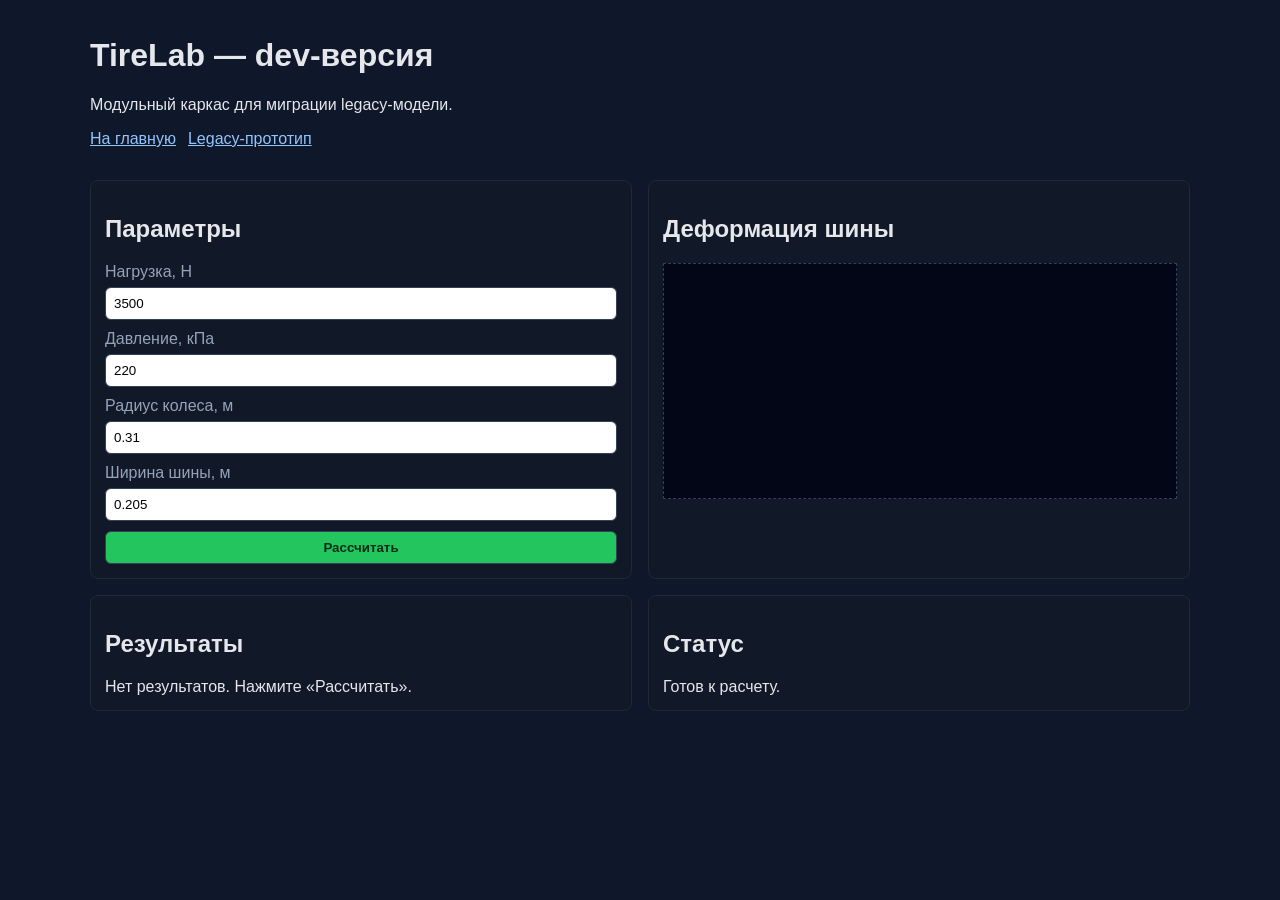
==== app/index.html @ 439b85d5 "Create modular dev app scaffold for tire deformation calculator" ====
<!doctype html>
<html lang="ru">
<head>
  <meta charset="UTF-8" />
  <meta name="viewport" content="width=device-width, initial-scale=1.0" />
  <title>TireLab Dev</title>
  <link rel="stylesheet" href="app.css" />
</head>
<body>
  <header class="app-header">
    <h1>TireLab — dev-версия</h1>
    <p>Модульный каркас для миграции legacy-модели.</p>
    <nav class="top-links">
      <a href="../index.html">На главную</a>
      <a href="../legacy/tire_reduced_fem_model_original.html">Legacy-прототип</a>
    </nav>
  </header>

  <main class="layout">
    <section class="panel" aria-label="Панель параметров">
      <h2>Параметры</h2>
      <form id="params-form" class="params-form">
        <label>Нагрузка, Н
          <input name="loadN" type="number" value="3500" step="50" />
        </label>
        <label>Давление, кПа
          <input name="pressureKpa" type="number" value="220" step="5" />
        </label>
        <label>Радиус колеса, м
          <input name="radiusM" type="number" value="0.31" step="0.01" />
        </label>
        <label>Ширина шины, м
          <input name="widthM" type="number" value="0.205" step="0.005" />
        </label>
        <button id="calculate-btn" type="submit">Рассчитать</button>
      </form>
    </section>

    <section class="panel" aria-label="Визуализация">
      <h2>Деформация шины</h2>
      <canvas id="tire-canvas" width="700" height="320"></canvas>
    </section>

    <section class="panel" aria-label="Результаты">
      <h2>Результаты</h2>
      <div id="results-panel">Нет результатов. Нажмите «Рассчитать».</div>
    </section>

    <aside class="panel" aria-label="Статус">
      <h2>Статус</h2>
      <div id="status-panel">Готов к расчету.</div>
    </aside>
  </main>

  <script src="src/state.js"></script>
  <script src="src/model/params.js"></script>
  <script src="src/model/units.js"></script>
  <script src="src/model/geometry.js"></script>
  <script src="src/model/contact.js"></script>
  <script src="src/model/brush.js"></script>
  <script src="src/model/solver.js"></script>
  <script src="src/model/results.js"></script>
  <script src="src/render/colors.js"></script>
  <script src="src/render/wheelView.js"></script>
  <script src="src/render/contactPatchView.js"></script>
  <script src="src/render/plotView.js"></script>
  <script src="src/ui/presets.js"></script>
  <script src="src/ui/controls.js"></script>
  <script src="src/ui/report.js"></script>
  <script src="src/app.js"></script>
</body>
</html>
---- app/app.css ----
:root {
  --bg: #0f172a;
  --panel: #111827;
  --text: #e5e7eb;
  --muted: #94a3b8;
  --accent: #22c55e;
}

body {
  margin: 0;
  font-family: Arial, sans-serif;
  background: var(--bg);
  color: var(--text);
}

.app-header, .layout {
  max-width: 1100px;
  margin: 0 auto;
  padding: 16px;
}

.top-links { display: flex; gap: 12px; }
.top-links a { color: #93c5fd; }

.layout {
  display: grid;
  grid-template-columns: repeat(2, minmax(0, 1fr));
  gap: 16px;
}

.panel {
  background: var(--panel);
  border: 1px solid #1f2937;
  border-radius: 8px;
  padding: 14px;
}

.params-form { display: grid; gap: 10px; }
.params-form label { display: grid; gap: 6px; color: var(--muted); }
.params-form input, .params-form button {
  padding: 8px;
  border-radius: 6px;
  border: 1px solid #334155;
}
.params-form button {
  background: var(--accent);
  color: #052e16;
  font-weight: 700;
  cursor: pointer;
}

#tire-canvas {
  width: 100%;
  background: #020617;
  border: 1px dashed #334155;
}
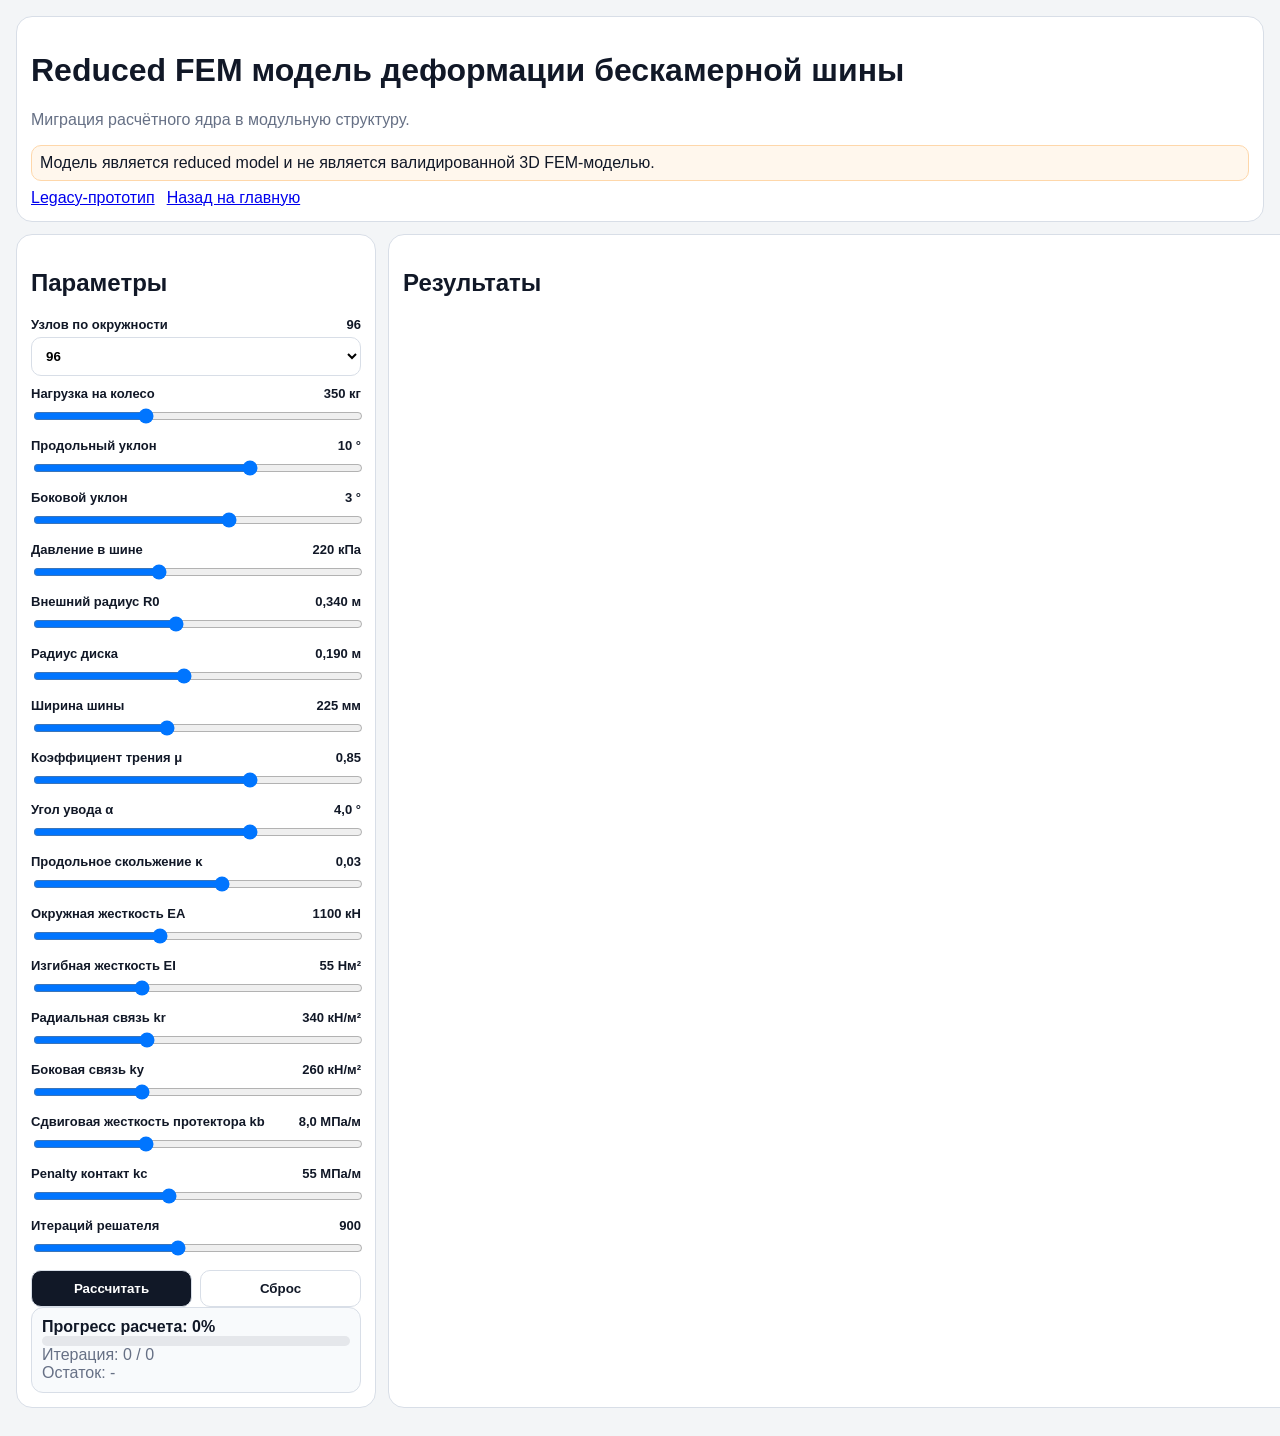
==== commit 22c9392b: "Migrate reduced-model calculation core into modular app" ====
--- a/app/index.html
+++ b/app/index.html
@@ -1,72 +1,3 @@
-<!doctype html>
-<html lang="ru">
-<head>
-  <meta charset="UTF-8" />
-  <meta name="viewport" content="width=device-width, initial-scale=1.0" />
-  <title>TireLab Dev</title>
-  <link rel="stylesheet" href="app.css" />
-</head>
-<body>
-  <header class="app-header">
-    <h1>TireLab — dev-версия</h1>
-    <p>Модульный каркас для миграции legacy-модели.</p>
-    <nav class="top-links">
-      <a href="../index.html">На главную</a>
-      <a href="../legacy/tire_reduced_fem_model_original.html">Legacy-прототип</a>
-    </nav>
-  </header>
-
-  <main class="layout">
-    <section class="panel" aria-label="Панель параметров">
-      <h2>Параметры</h2>
-      <form id="params-form" class="params-form">
-        <label>Нагрузка, Н
-          <input name="loadN" type="number" value="3500" step="50" />
-        </label>
-        <label>Давление, кПа
-          <input name="pressureKpa" type="number" value="220" step="5" />
-        </label>
-        <label>Радиус колеса, м
-          <input name="radiusM" type="number" value="0.31" step="0.01" />
-        </label>
-        <label>Ширина шины, м
-          <input name="widthM" type="number" value="0.205" step="0.005" />
-        </label>
-        <button id="calculate-btn" type="submit">Рассчитать</button>
-      </form>
-    </section>
-
-    <section class="panel" aria-label="Визуализация">
-      <h2>Деформация шины</h2>
-      <canvas id="tire-canvas" width="700" height="320"></canvas>
-    </section>
-
-    <section class="panel" aria-label="Результаты">
-      <h2>Результаты</h2>
-      <div id="results-panel">Нет результатов. Нажмите «Рассчитать».</div>
-    </section>
-
-    <aside class="panel" aria-label="Статус">
-      <h2>Статус</h2>
-      <div id="status-panel">Готов к расчету.</div>
-    </aside>
-  </main>
-
-  <script src="src/state.js"></script>
-  <script src="src/model/params.js"></script>
-  <script src="src/model/units.js"></script>
-  <script src="src/model/geometry.js"></script>
-  <script src="src/model/contact.js"></script>
-  <script src="src/model/brush.js"></script>
-  <script src="src/model/solver.js"></script>
-  <script src="src/model/results.js"></script>
-  <script src="src/render/colors.js"></script>
-  <script src="src/render/wheelView.js"></script>
-  <script src="src/render/contactPatchView.js"></script>
-  <script src="src/render/plotView.js"></script>
-  <script src="src/ui/presets.js"></script>
-  <script src="src/ui/controls.js"></script>
-  <script src="src/ui/report.js"></script>
-  <script src="src/app.js"></script>
-</body>
-</html>
+<!doctype html><html lang="ru"><head><meta charset="UTF-8"/><meta name="viewport" content="width=device-width, initial-scale=1.0"/><title>TireLab — расчет reduced модели</title><link rel="stylesheet" href="app.css"/></head><body><div class="wrap"><div class="card"><h1>Reduced FEM модель деформации бескамерной шины</h1><p class="muted">Миграция расчётного ядра в модульную структуру.</p><div class="warn">Модель является reduced model и не является валидированной 3D FEM-моделью.</div><nav class="top-links"><a href="../legacy/tire_reduced_fem_model_original.html">Legacy-прототип</a><a href="../index.html">Назад на главную</a></nav></div><div class="grid"><aside class="card"><h2>Параметры</h2><div class="row"><label><span>Узлов по окружности</span><span id="nodesVal"></span></label><select id="nodes"><option>64</option><option selected>96</option><option>128</option></select></div><div id="controls"></div><div class="btns"><button id="run">Рассчитать</button><button id="reset" class="secondary">Сброс</button></div><div class="progress"><b>Прогресс расчета: <span id="pct">0%</span></b><div class="bar"><div id="bar"></div></div><div class="small muted" id="iter">Итерация: 0 / 0</div><div class="small muted" id="res">Остаток: -</div></div></aside><main class="card"><h2>Результаты</h2><div id="results" class="stats"></div><canvas id="placeholder" width="900" height="260"></canvas></main></div></div>
+<script src="src/model/params.js"></script><script src="src/model/units.js"></script><script src="src/state.js"></script><script src="src/model/geometry.js"></script><script src="src/model/contact.js"></script><script src="src/model/brush.js"></script><script src="src/model/solver.js"></script><script src="src/model/results.js"></script><script src="src/ui/controls.js"></script><script src="src/ui/presets.js"></script><script src="src/app.js"></script>
+</body></html>
--- a/app/app.css
+++ b/app/app.css
@@ -1,56 +1 @@
-:root {
-  --bg: #0f172a;
-  --panel: #111827;
-  --text: #e5e7eb;
-  --muted: #94a3b8;
-  --accent: #22c55e;
-}
-
-body {
-  margin: 0;
-  font-family: Arial, sans-serif;
-  background: var(--bg);
-  color: var(--text);
-}
-
-.app-header, .layout {
-  max-width: 1100px;
-  margin: 0 auto;
-  padding: 16px;
-}
-
-.top-links { display: flex; gap: 12px; }
-.top-links a { color: #93c5fd; }
-
-.layout {
-  display: grid;
-  grid-template-columns: repeat(2, minmax(0, 1fr));
-  gap: 16px;
-}
-
-.panel {
-  background: var(--panel);
-  border: 1px solid #1f2937;
-  border-radius: 8px;
-  padding: 14px;
-}
-
-.params-form { display: grid; gap: 10px; }
-.params-form label { display: grid; gap: 6px; color: var(--muted); }
-.params-form input, .params-form button {
-  padding: 8px;
-  border-radius: 6px;
-  border: 1px solid #334155;
-}
-.params-form button {
-  background: var(--accent);
-  color: #052e16;
-  font-weight: 700;
-  cursor: pointer;
-}
-
-#tire-canvas {
-  width: 100%;
-  background: #020617;
-  border: 1px dashed #334155;
-}
+:root{--bg:#f3f5f7;--card:#fff;--ink:#111827;--muted:#667085;--line:#d8dee7}*{box-sizing:border-box}body{margin:0;background:var(--bg);font-family:Arial,Helvetica,sans-serif;color:var(--ink)}.wrap{max-width:1400px;margin:auto;padding:16px}.card{background:#fff;border:1px solid var(--line);border-radius:16px;padding:14px;margin-bottom:12px}.grid{display:grid;grid-template-columns:360px 1fr;gap:12px}.row{margin-bottom:10px}.row label{display:flex;justify-content:space-between;font-weight:700;font-size:13px;margin-bottom:5px}input[type=range],select,button{width:100%}button,select{border:1px solid var(--line);border-radius:10px;padding:10px;background:#fff;font-weight:700}button{background:#111827;color:#fff}.btns{display:grid;grid-template-columns:1fr 1fr;gap:8px}.secondary{background:#fff;color:#111827}.progress{background:#f8fafc;border:1px solid var(--line);border-radius:12px;padding:10px}.bar{height:10px;background:#e5e7eb;border-radius:99px}.bar div{height:100%;width:0;background:#1d4ed8}.stats{display:grid;grid-template-columns:repeat(3,minmax(120px,1fr));gap:10px}.stat{background:#fbfcfe;border:1px solid var(--line);border-radius:12px;padding:10px}.k{font-size:12px;color:var(--muted)}.v{font-size:18px;font-weight:700}.warn{background:#fff7ed;border:1px solid #fed7aa;padding:8px;border-radius:10px}.top-links{display:flex;gap:12px;margin-top:8px}.muted{color:var(--muted)}
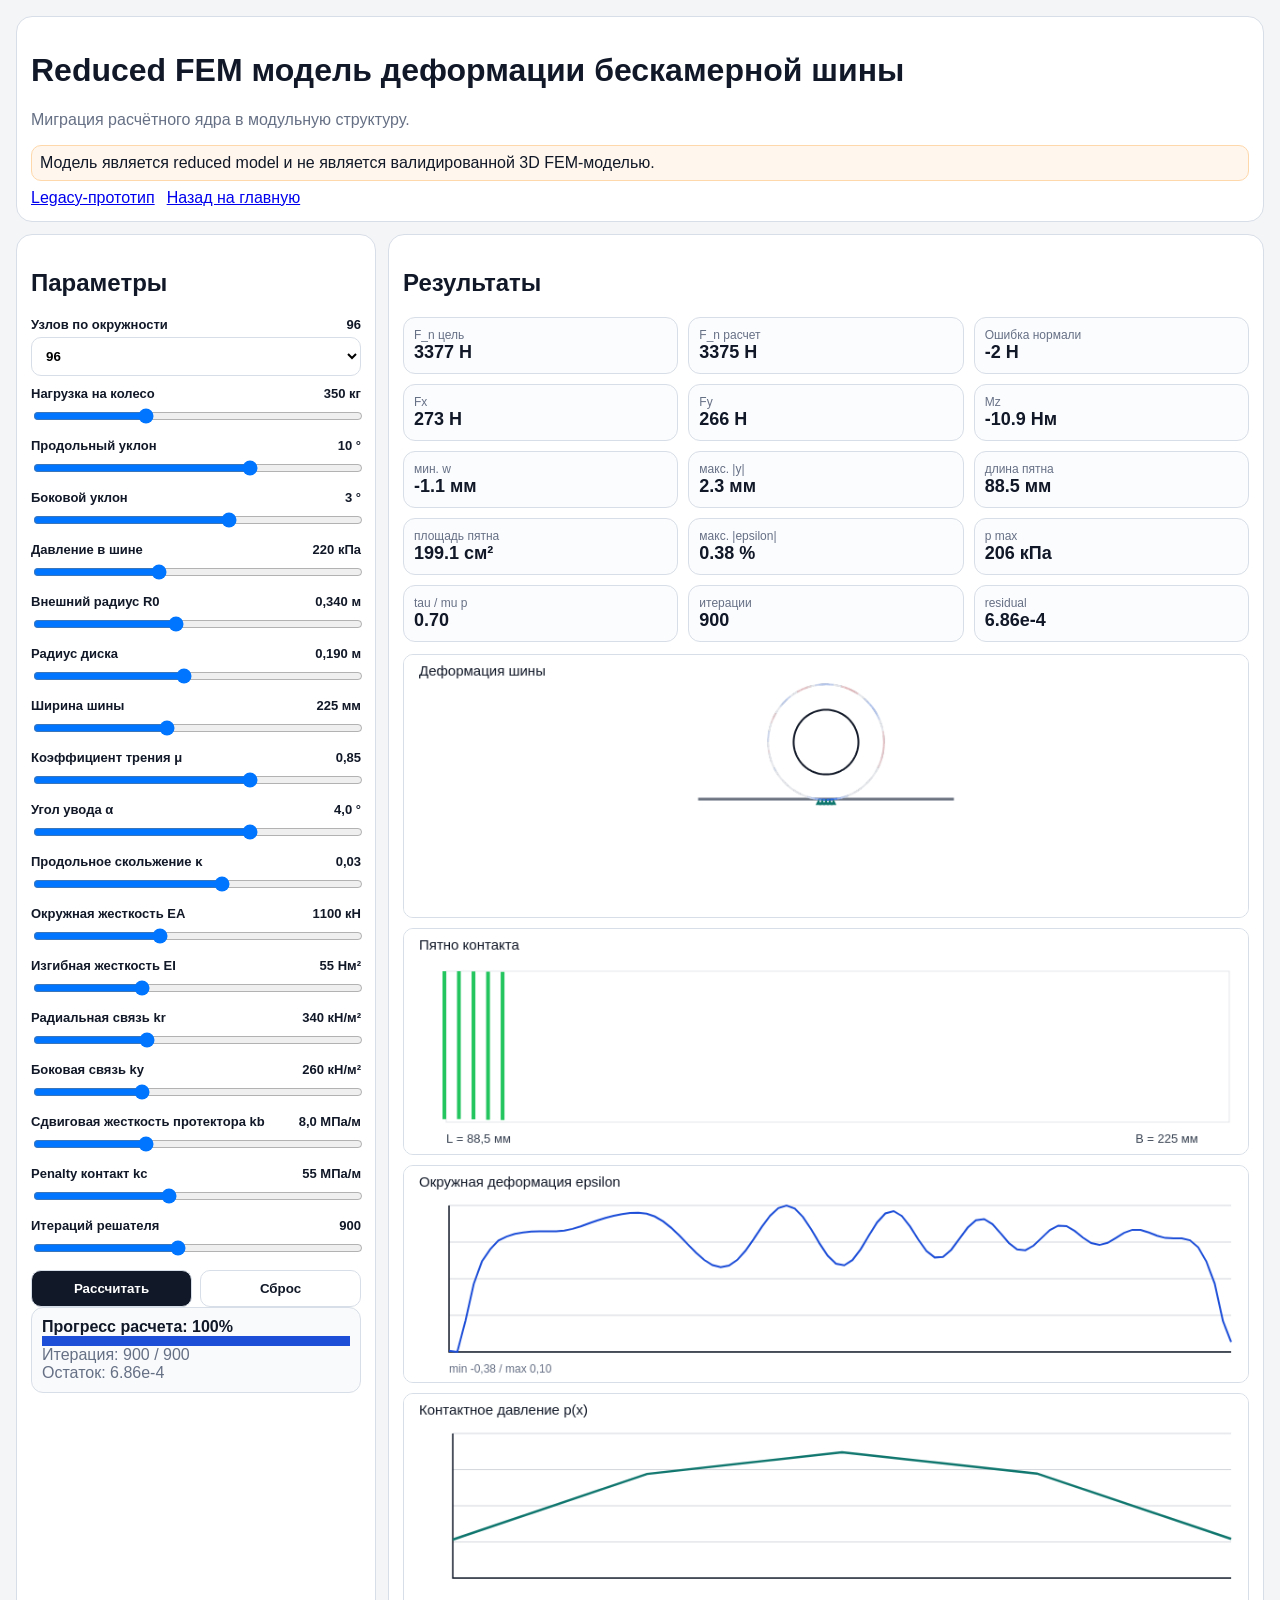
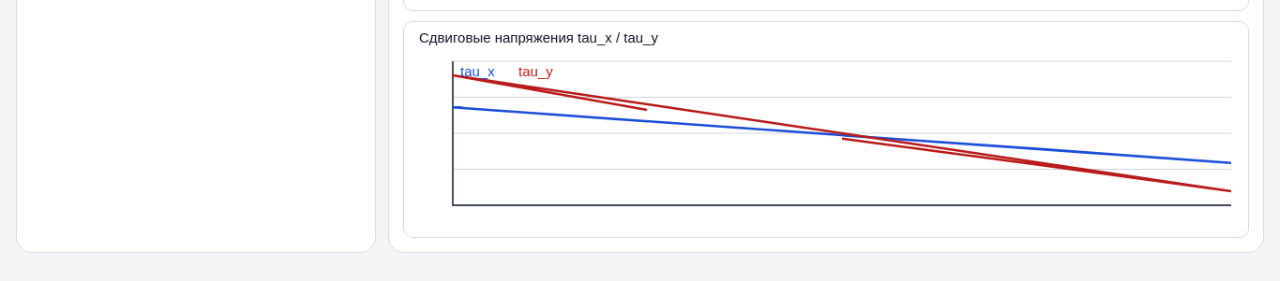
==== commit d56c4ea5: "Migrate legacy visualization into modular app render layer" ====
--- a/app/index.html
+++ b/app/index.html
@@ -1,3 +1,3 @@
-<!doctype html><html lang="ru"><head><meta charset="UTF-8"/><meta name="viewport" content="width=device-width, initial-scale=1.0"/><title>TireLab — расчет reduced модели</title><link rel="stylesheet" href="app.css"/></head><body><div class="wrap"><div class="card"><h1>Reduced FEM модель деформации бескамерной шины</h1><p class="muted">Миграция расчётного ядра в модульную структуру.</p><div class="warn">Модель является reduced model и не является валидированной 3D FEM-моделью.</div><nav class="top-links"><a href="../legacy/tire_reduced_fem_model_original.html">Legacy-прототип</a><a href="../index.html">Назад на главную</a></nav></div><div class="grid"><aside class="card"><h2>Параметры</h2><div class="row"><label><span>Узлов по окружности</span><span id="nodesVal"></span></label><select id="nodes"><option>64</option><option selected>96</option><option>128</option></select></div><div id="controls"></div><div class="btns"><button id="run">Рассчитать</button><button id="reset" class="secondary">Сброс</button></div><div class="progress"><b>Прогресс расчета: <span id="pct">0%</span></b><div class="bar"><div id="bar"></div></div><div class="small muted" id="iter">Итерация: 0 / 0</div><div class="small muted" id="res">Остаток: -</div></div></aside><main class="card"><h2>Результаты</h2><div id="results" class="stats"></div><canvas id="placeholder" width="900" height="260"></canvas></main></div></div>
-<script src="src/model/params.js"></script><script src="src/model/units.js"></script><script src="src/state.js"></script><script src="src/model/geometry.js"></script><script src="src/model/contact.js"></script><script src="src/model/brush.js"></script><script src="src/model/solver.js"></script><script src="src/model/results.js"></script><script src="src/ui/controls.js"></script><script src="src/ui/presets.js"></script><script src="src/app.js"></script>
+<!doctype html><html lang="ru"><head><meta charset="UTF-8"/><meta name="viewport" content="width=device-width, initial-scale=1.0"/><title>TireLab — расчет reduced модели</title><link rel="stylesheet" href="app.css"/></head><body><div class="wrap"><div class="card"><h1>Reduced FEM модель деформации бескамерной шины</h1><p class="muted">Миграция расчётного ядра в модульную структуру.</p><div class="warn">Модель является reduced model и не является валидированной 3D FEM-моделью.</div><nav class="top-links"><a href="../legacy/tire_reduced_fem_model_original.html">Legacy-прототип</a><a href="../index.html">Назад на главную</a></nav></div><div class="grid"><aside class="card"><h2>Параметры</h2><div class="row"><label><span>Узлов по окружности</span><span id="nodesVal"></span></label><select id="nodes"><option>64</option><option selected>96</option><option>128</option></select></div><div id="controls"></div><div class="btns"><button id="run">Рассчитать</button><button id="reset" class="secondary">Сброс</button></div><div class="progress"><b>Прогресс расчета: <span id="pct">0%</span></b><div class="bar"><div id="bar"></div></div><div class="small muted" id="iter">Итерация: 0 / 0</div><div class="small muted" id="res">Остаток: -</div></div></aside><main class="card"><h2>Результаты</h2><div id="results" class="stats"></div><div class="canvas-grid"><canvas id="wheelCanvas" width="900" height="280" aria-label="Деформация шины"></canvas><canvas id="contactPatchCanvas" width="900" height="240" aria-label="Пятно контакта"></canvas><canvas id="strainCanvas" width="900" height="230" aria-label="Окружная деформация epsilon"></canvas><canvas id="pressureCanvas" width="900" height="230" aria-label="Контактное давление p(x)"></canvas><canvas id="shearCanvas" width="900" height="230" aria-label="Сдвиговые напряжения tau_x / tau_y"></canvas></div></main></div></div>
+<script src="src/model/params.js"></script><script src="src/model/units.js"></script><script src="src/state.js"></script><script src="src/model/geometry.js"></script><script src="src/model/contact.js"></script><script src="src/model/brush.js"></script><script src="src/model/solver.js"></script><script src="src/model/results.js"></script><script src="src/render/colors.js"></script><script src="src/render/wheelView.js"></script><script src="src/render/contactPatchView.js"></script><script src="src/render/plotView.js"></script><script src="src/ui/controls.js"></script><script src="src/ui/presets.js"></script><script src="src/ui/report.js"></script><script src="src/app.js"></script>
 </body></html>
--- a/app/app.css
+++ b/app/app.css
@@ -1 +1,4 @@
 :root{--bg:#f3f5f7;--card:#fff;--ink:#111827;--muted:#667085;--line:#d8dee7}*{box-sizing:border-box}body{margin:0;background:var(--bg);font-family:Arial,Helvetica,sans-serif;color:var(--ink)}.wrap{max-width:1400px;margin:auto;padding:16px}.card{background:#fff;border:1px solid var(--line);border-radius:16px;padding:14px;margin-bottom:12px}.grid{display:grid;grid-template-columns:360px 1fr;gap:12px}.row{margin-bottom:10px}.row label{display:flex;justify-content:space-between;font-weight:700;font-size:13px;margin-bottom:5px}input[type=range],select,button{width:100%}button,select{border:1px solid var(--line);border-radius:10px;padding:10px;background:#fff;font-weight:700}button{background:#111827;color:#fff}.btns{display:grid;grid-template-columns:1fr 1fr;gap:8px}.secondary{background:#fff;color:#111827}.progress{background:#f8fafc;border:1px solid var(--line);border-radius:12px;padding:10px}.bar{height:10px;background:#e5e7eb;border-radius:99px}.bar div{height:100%;width:0;background:#1d4ed8}.stats{display:grid;grid-template-columns:repeat(3,minmax(120px,1fr));gap:10px}.stat{background:#fbfcfe;border:1px solid var(--line);border-radius:12px;padding:10px}.k{font-size:12px;color:var(--muted)}.v{font-size:18px;font-weight:700}.warn{background:#fff7ed;border:1px solid #fed7aa;padding:8px;border-radius:10px}.top-links{display:flex;gap:12px;margin-top:8px}.muted{color:var(--muted)}
+.canvas-grid{display:grid;grid-template-columns:1fr;gap:10px;margin-top:12px}.canvas-grid canvas{width:100%;height:auto;border:1px solid var(--line);border-radius:10px;background:#fff}
+@media (max-width:980px){.grid{grid-template-columns:1fr}.stats{grid-template-columns:repeat(2,minmax(120px,1fr))}}
+@media (max-width:640px){.stats{grid-template-columns:1fr}.btns{grid-template-columns:1fr}}
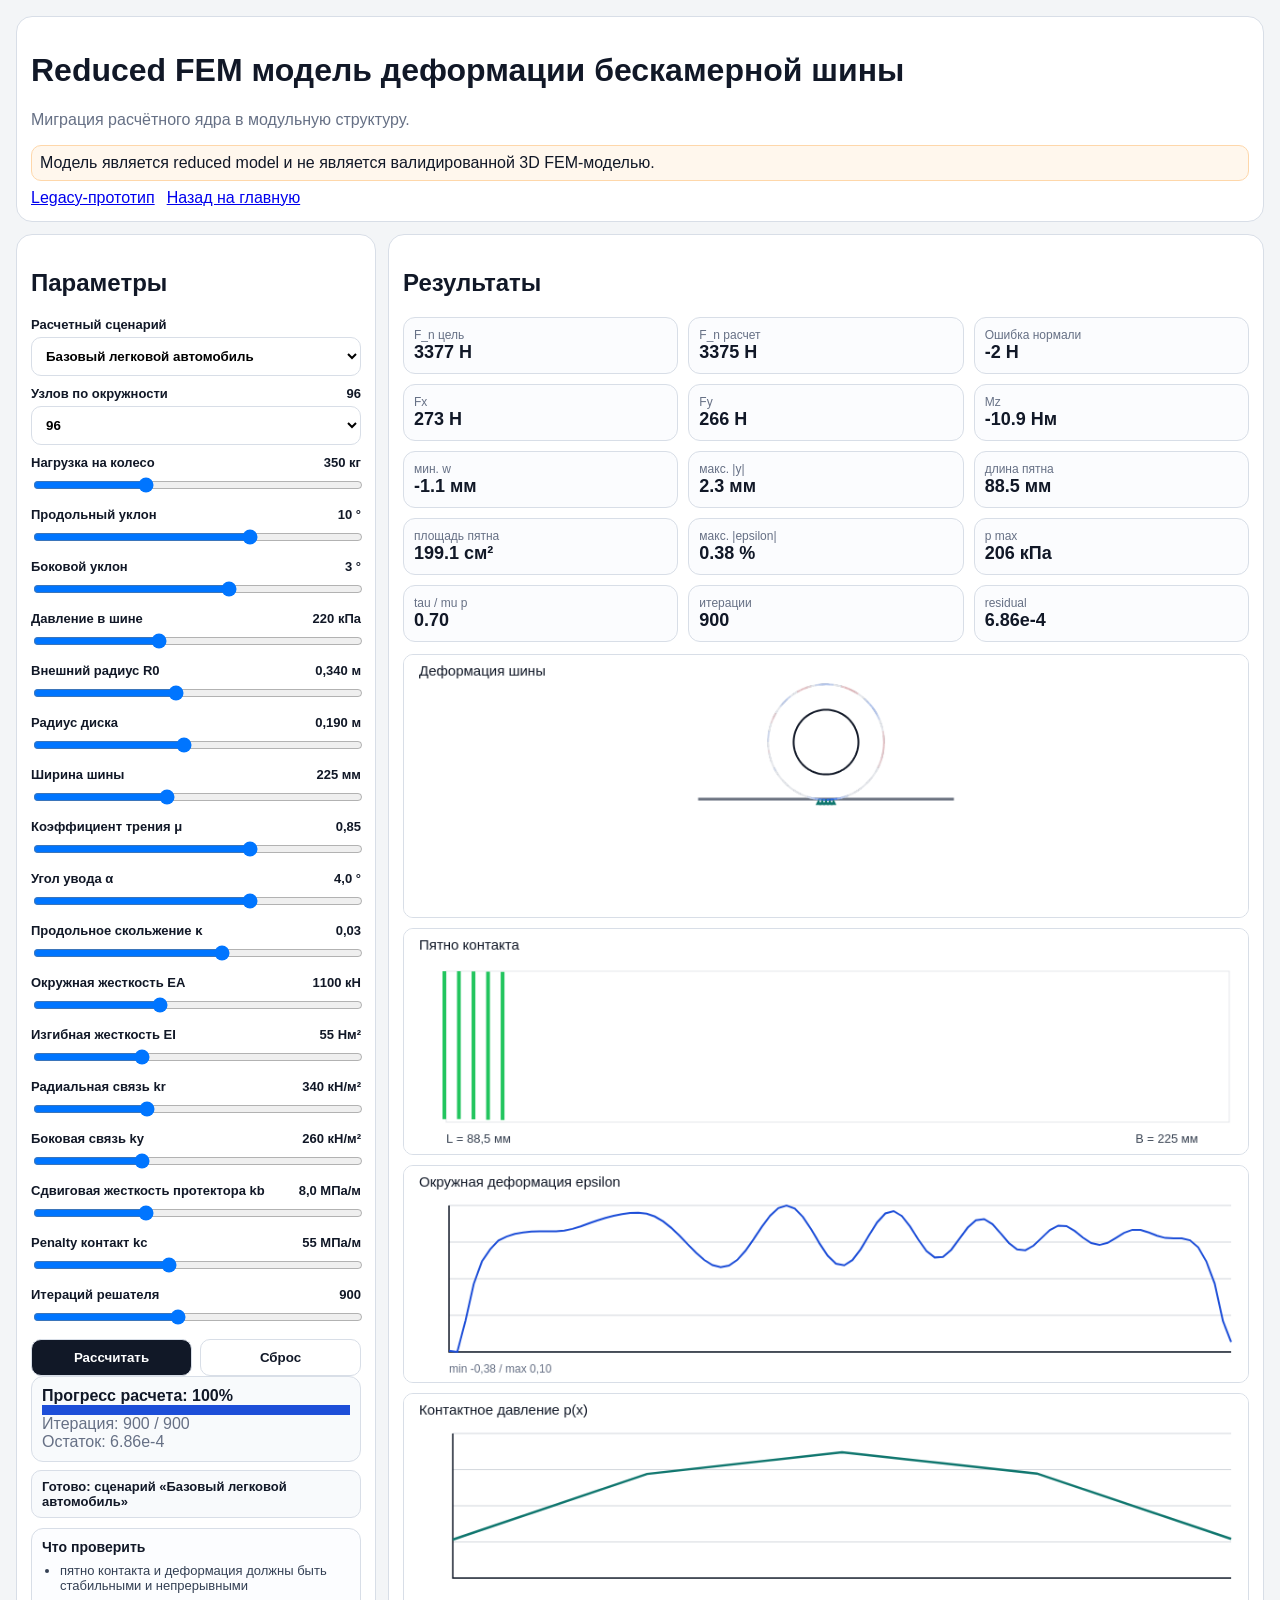
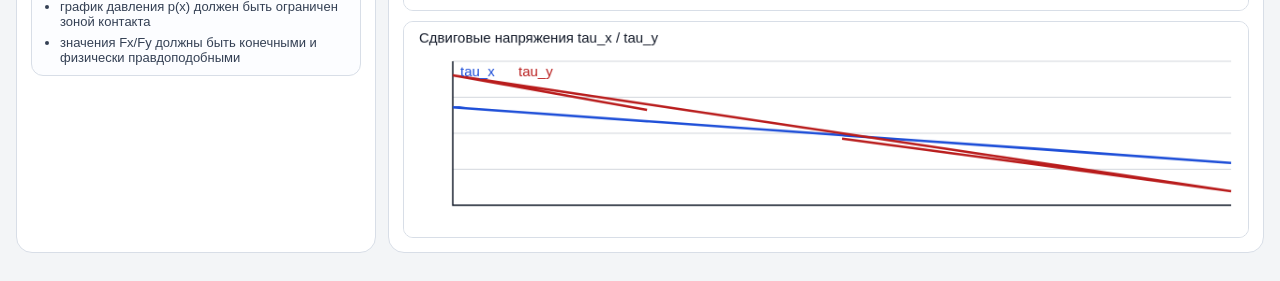
==== commit 0e5f9103: "Add engineering presets and manual regression scenarios" ====
--- a/app/index.html
+++ b/app/index.html
@@ -1,3 +1,3 @@
-<!doctype html><html lang="ru"><head><meta charset="UTF-8"/><meta name="viewport" content="width=device-width, initial-scale=1.0"/><title>TireLab — расчет reduced модели</title><link rel="stylesheet" href="app.css"/></head><body><div class="wrap"><div class="card"><h1>Reduced FEM модель деформации бескамерной шины</h1><p class="muted">Миграция расчётного ядра в модульную структуру.</p><div class="warn">Модель является reduced model и не является валидированной 3D FEM-моделью.</div><nav class="top-links"><a href="../legacy/tire_reduced_fem_model_original.html">Legacy-прототип</a><a href="../index.html">Назад на главную</a></nav></div><div class="grid"><aside class="card"><h2>Параметры</h2><div class="row"><label><span>Узлов по окружности</span><span id="nodesVal"></span></label><select id="nodes"><option>64</option><option selected>96</option><option>128</option></select></div><div id="controls"></div><div class="btns"><button id="run">Рассчитать</button><button id="reset" class="secondary">Сброс</button></div><div class="progress"><b>Прогресс расчета: <span id="pct">0%</span></b><div class="bar"><div id="bar"></div></div><div class="small muted" id="iter">Итерация: 0 / 0</div><div class="small muted" id="res">Остаток: -</div></div></aside><main class="card"><h2>Результаты</h2><div id="results" class="stats"></div><div class="canvas-grid"><canvas id="wheelCanvas" width="900" height="280" aria-label="Деформация шины"></canvas><canvas id="contactPatchCanvas" width="900" height="240" aria-label="Пятно контакта"></canvas><canvas id="strainCanvas" width="900" height="230" aria-label="Окружная деформация epsilon"></canvas><canvas id="pressureCanvas" width="900" height="230" aria-label="Контактное давление p(x)"></canvas><canvas id="shearCanvas" width="900" height="230" aria-label="Сдвиговые напряжения tau_x / tau_y"></canvas></div></main></div></div>
+<!doctype html><html lang="ru"><head><meta charset="UTF-8"/><meta name="viewport" content="width=device-width, initial-scale=1.0"/><title>TireLab — расчет reduced модели</title><link rel="stylesheet" href="app.css"/></head><body><div class="wrap"><div class="card"><h1>Reduced FEM модель деформации бескамерной шины</h1><p class="muted">Миграция расчётного ядра в модульную структуру.</p><div class="warn">Модель является reduced model и не является валидированной 3D FEM-моделью.</div><nav class="top-links"><a href="../legacy/tire_reduced_fem_model_original.html">Legacy-прототип</a><a href="../index.html">Назад на главную</a></nav></div><div class="grid"><aside class="card"><h2>Параметры</h2><div class="row"><label><span>Расчетный сценарий</span></label><select id="presetSelect"></select></div><div class="row"><label><span>Узлов по окружности</span><span id="nodesVal"></span></label><select id="nodes"><option>64</option><option selected>96</option><option>128</option></select></div><div id="controls"></div><div class="btns"><button id="run">Рассчитать</button><button id="reset" class="secondary">Сброс</button></div><div class="progress"><b>Прогресс расчета: <span id="pct">0%</span></b><div class="bar"><div id="bar"></div></div><div class="small muted" id="iter">Итерация: 0 / 0</div><div class="small muted" id="res">Остаток: -</div></div><div class="status" id="statusText">Ожидание запуска…</div><div class="checks"><h3>Что проверить</h3><ul id="presetChecks"></ul></div></aside><main class="card"><h2>Результаты</h2><div id="results" class="stats"></div><div class="canvas-grid"><canvas id="wheelCanvas" width="900" height="280" aria-label="Деформация шины"></canvas><canvas id="contactPatchCanvas" width="900" height="240" aria-label="Пятно контакта"></canvas><canvas id="strainCanvas" width="900" height="230" aria-label="Окружная деформация epsilon"></canvas><canvas id="pressureCanvas" width="900" height="230" aria-label="Контактное давление p(x)"></canvas><canvas id="shearCanvas" width="900" height="230" aria-label="Сдвиговые напряжения tau_x / tau_y"></canvas></div></main></div></div>
 <script src="src/model/params.js"></script><script src="src/model/units.js"></script><script src="src/state.js"></script><script src="src/model/geometry.js"></script><script src="src/model/contact.js"></script><script src="src/model/brush.js"></script><script src="src/model/solver.js"></script><script src="src/model/results.js"></script><script src="src/render/colors.js"></script><script src="src/render/wheelView.js"></script><script src="src/render/contactPatchView.js"></script><script src="src/render/plotView.js"></script><script src="src/ui/controls.js"></script><script src="src/ui/presets.js"></script><script src="src/ui/report.js"></script><script src="src/app.js"></script>
 </body></html>
--- a/app/app.css
+++ b/app/app.css
@@ -1,4 +1,5 @@
 :root{--bg:#f3f5f7;--card:#fff;--ink:#111827;--muted:#667085;--line:#d8dee7}*{box-sizing:border-box}body{margin:0;background:var(--bg);font-family:Arial,Helvetica,sans-serif;color:var(--ink)}.wrap{max-width:1400px;margin:auto;padding:16px}.card{background:#fff;border:1px solid var(--line);border-radius:16px;padding:14px;margin-bottom:12px}.grid{display:grid;grid-template-columns:360px 1fr;gap:12px}.row{margin-bottom:10px}.row label{display:flex;justify-content:space-between;font-weight:700;font-size:13px;margin-bottom:5px}input[type=range],select,button{width:100%}button,select{border:1px solid var(--line);border-radius:10px;padding:10px;background:#fff;font-weight:700}button{background:#111827;color:#fff}.btns{display:grid;grid-template-columns:1fr 1fr;gap:8px}.secondary{background:#fff;color:#111827}.progress{background:#f8fafc;border:1px solid var(--line);border-radius:12px;padding:10px}.bar{height:10px;background:#e5e7eb;border-radius:99px}.bar div{height:100%;width:0;background:#1d4ed8}.stats{display:grid;grid-template-columns:repeat(3,minmax(120px,1fr));gap:10px}.stat{background:#fbfcfe;border:1px solid var(--line);border-radius:12px;padding:10px}.k{font-size:12px;color:var(--muted)}.v{font-size:18px;font-weight:700}.warn{background:#fff7ed;border:1px solid #fed7aa;padding:8px;border-radius:10px}.top-links{display:flex;gap:12px;margin-top:8px}.muted{color:var(--muted)}
 .canvas-grid{display:grid;grid-template-columns:1fr;gap:10px;margin-top:12px}.canvas-grid canvas{width:100%;height:auto;border:1px solid var(--line);border-radius:10px;background:#fff}
+.status{margin-top:8px;padding:8px 10px;border:1px solid var(--line);border-radius:10px;background:#f8fafc;font-size:13px;font-weight:700}.checks{margin-top:10px;padding:10px;border:1px solid var(--line);border-radius:12px;background:#fcfdff}.checks h3{margin:0 0 8px;font-size:14px}.checks ul{margin:0;padding-left:18px;display:grid;gap:6px}.checks li{font-size:13px;color:#344054}
 @media (max-width:980px){.grid{grid-template-columns:1fr}.stats{grid-template-columns:repeat(2,minmax(120px,1fr))}}
 @media (max-width:640px){.stats{grid-template-columns:1fr}.btns{grid-template-columns:1fr}}
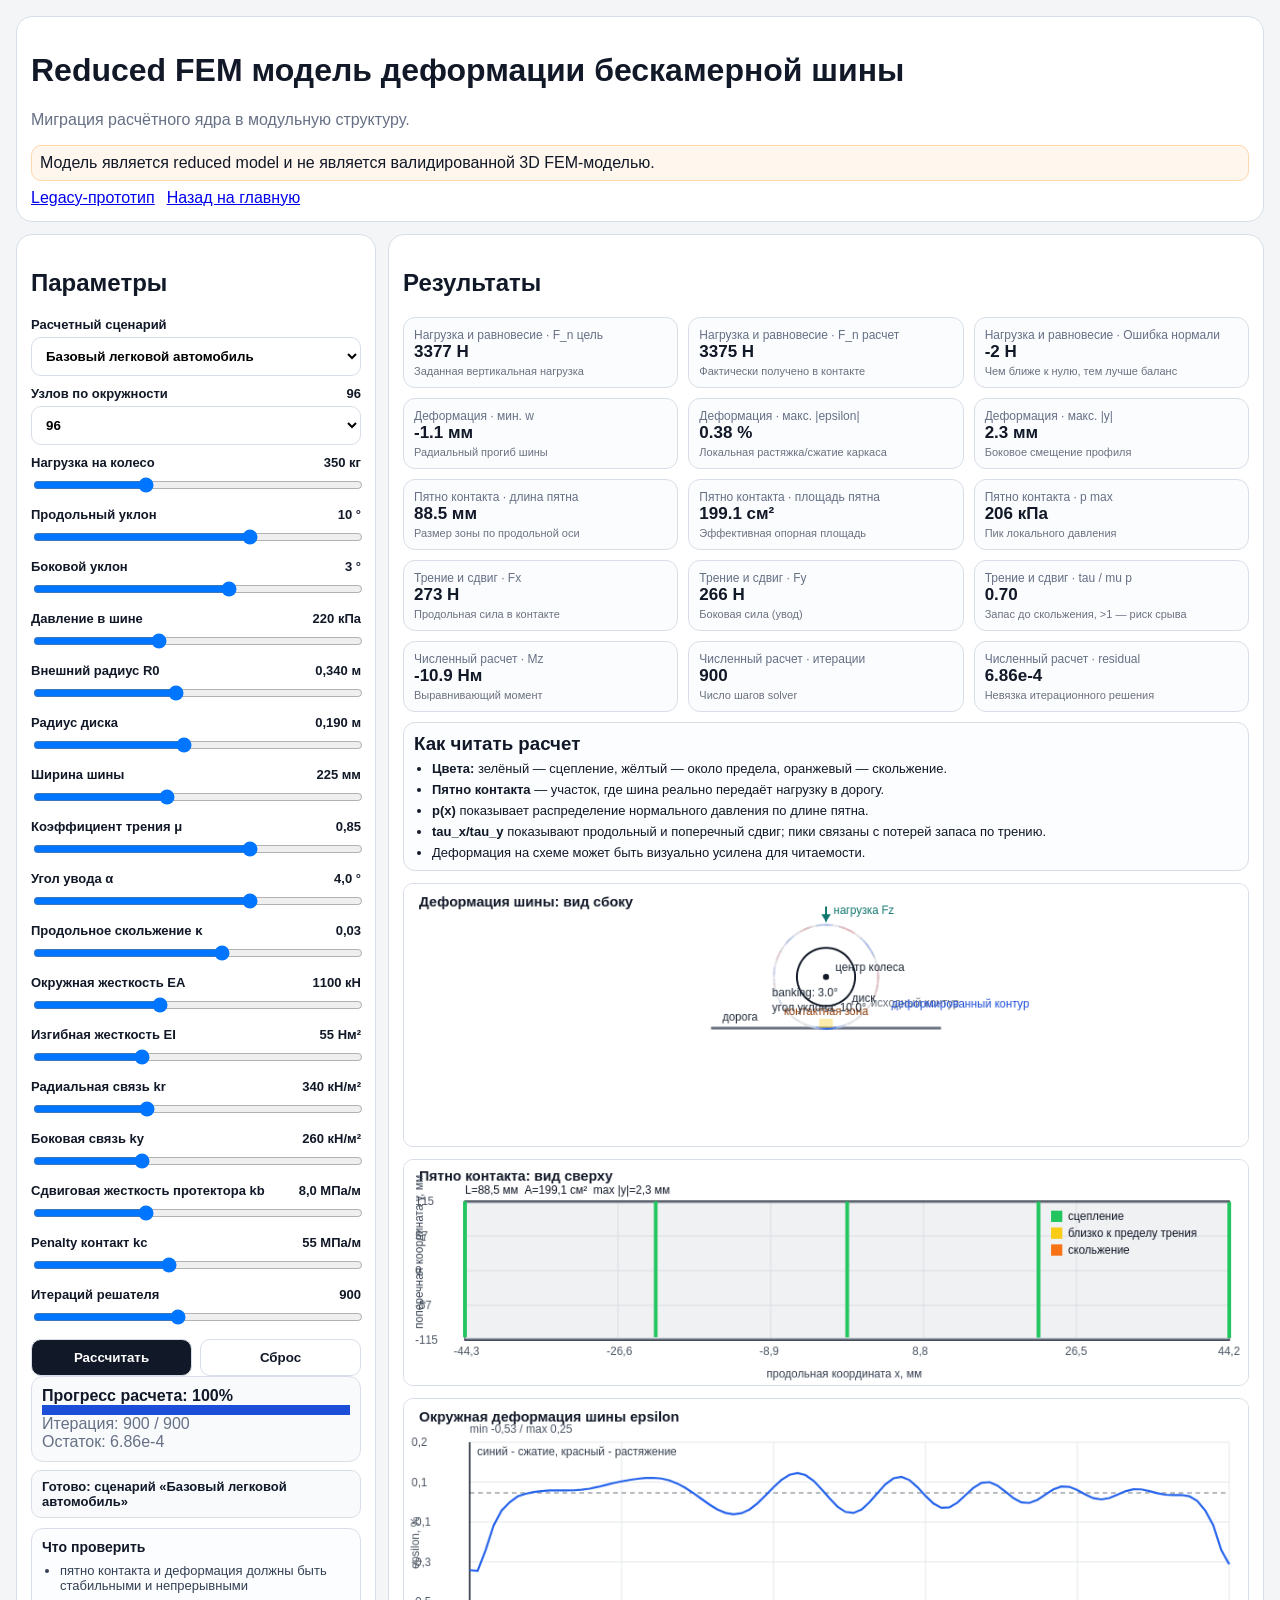
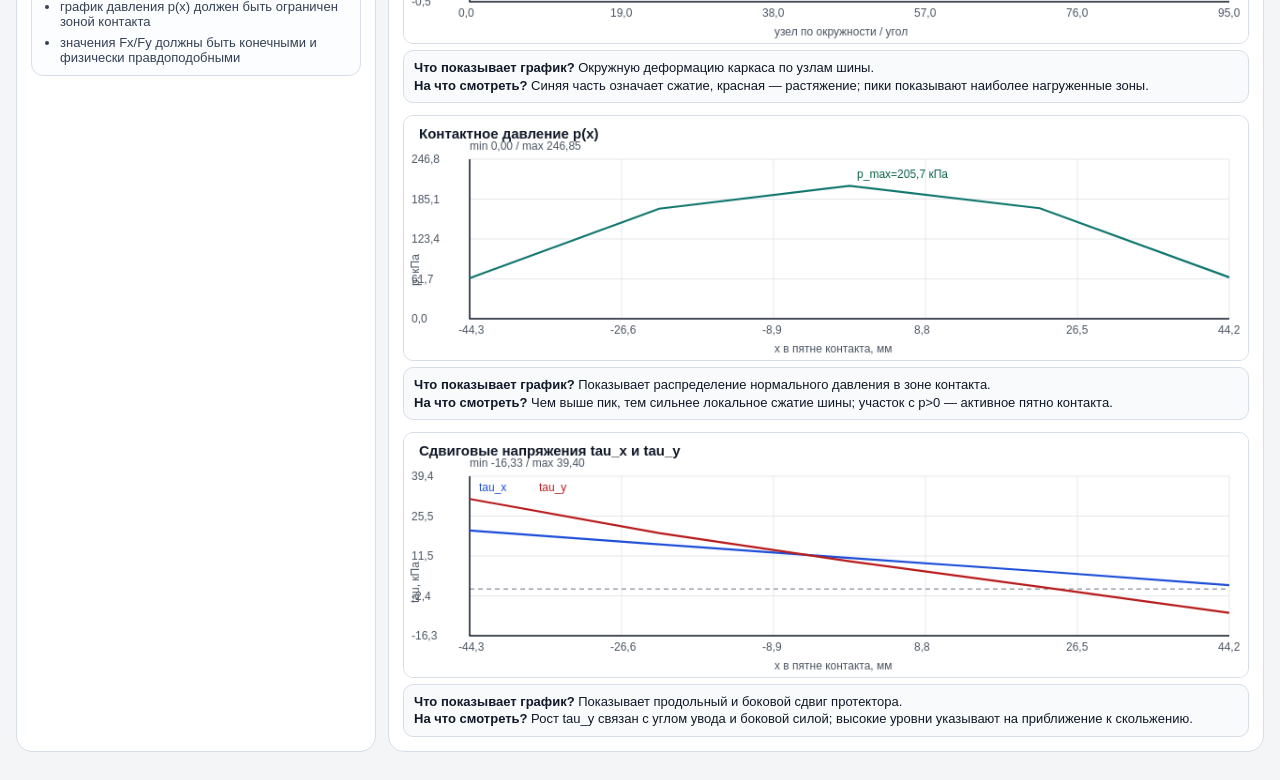
==== commit 3b841dfa: "Improve TireLab visualization readability and interpretation" ====
--- a/app/index.html
+++ b/app/index.html
@@ -1,3 +1,3 @@
-<!doctype html><html lang="ru"><head><meta charset="UTF-8"/><meta name="viewport" content="width=device-width, initial-scale=1.0"/><title>TireLab — расчет reduced модели</title><link rel="stylesheet" href="app.css"/></head><body><div class="wrap"><div class="card"><h1>Reduced FEM модель деформации бескамерной шины</h1><p class="muted">Миграция расчётного ядра в модульную структуру.</p><div class="warn">Модель является reduced model и не является валидированной 3D FEM-моделью.</div><nav class="top-links"><a href="../legacy/tire_reduced_fem_model_original.html">Legacy-прототип</a><a href="../index.html">Назад на главную</a></nav></div><div class="grid"><aside class="card"><h2>Параметры</h2><div class="row"><label><span>Расчетный сценарий</span></label><select id="presetSelect"></select></div><div class="row"><label><span>Узлов по окружности</span><span id="nodesVal"></span></label><select id="nodes"><option>64</option><option selected>96</option><option>128</option></select></div><div id="controls"></div><div class="btns"><button id="run">Рассчитать</button><button id="reset" class="secondary">Сброс</button></div><div class="progress"><b>Прогресс расчета: <span id="pct">0%</span></b><div class="bar"><div id="bar"></div></div><div class="small muted" id="iter">Итерация: 0 / 0</div><div class="small muted" id="res">Остаток: -</div></div><div class="status" id="statusText">Ожидание запуска…</div><div class="checks"><h3>Что проверить</h3><ul id="presetChecks"></ul></div></aside><main class="card"><h2>Результаты</h2><div id="results" class="stats"></div><div class="canvas-grid"><canvas id="wheelCanvas" width="900" height="280" aria-label="Деформация шины"></canvas><canvas id="contactPatchCanvas" width="900" height="240" aria-label="Пятно контакта"></canvas><canvas id="strainCanvas" width="900" height="230" aria-label="Окружная деформация epsilon"></canvas><canvas id="pressureCanvas" width="900" height="230" aria-label="Контактное давление p(x)"></canvas><canvas id="shearCanvas" width="900" height="230" aria-label="Сдвиговые напряжения tau_x / tau_y"></canvas></div></main></div></div>
+<!doctype html><html lang="ru"><head><meta charset="UTF-8"/><meta name="viewport" content="width=device-width, initial-scale=1.0"/><title>TireLab — расчет reduced модели</title><link rel="stylesheet" href="app.css"/></head><body><div class="wrap"><div class="card"><h1>Reduced FEM модель деформации бескамерной шины</h1><p class="muted">Миграция расчётного ядра в модульную структуру.</p><div class="warn">Модель является reduced model и не является валидированной 3D FEM-моделью.</div><nav class="top-links"><a href="../legacy/tire_reduced_fem_model_original.html">Legacy-прототип</a><a href="../index.html">Назад на главную</a></nav></div><div class="grid"><aside class="card"><h2>Параметры</h2><div class="row"><label><span>Расчетный сценарий</span></label><select id="presetSelect"></select></div><div class="row"><label><span>Узлов по окружности</span><span id="nodesVal"></span></label><select id="nodes"><option>64</option><option selected>96</option><option>128</option></select></div><div id="controls"></div><div class="btns"><button id="run">Рассчитать</button><button id="reset" class="secondary">Сброс</button></div><div class="progress"><b>Прогресс расчета: <span id="pct">0%</span></b><div class="bar"><div id="bar"></div></div><div class="small muted" id="iter">Итерация: 0 / 0</div><div class="small muted" id="res">Остаток: -</div></div><div class="status" id="statusText">Ожидание запуска…</div><div class="checks"><h3>Что проверить</h3><ul id="presetChecks"></ul></div></aside><main class="card"><h2>Результаты</h2><div id="results" class="stats"></div><section class="howto card-lite"><h3>Как читать расчет</h3><ul><li><b>Цвета:</b> зелёный — сцепление, жёлтый — около предела, оранжевый — скольжение.</li><li><b>Пятно контакта</b> — участок, где шина реально передаёт нагрузку в дорогу.</li><li><b>p(x)</b> показывает распределение нормального давления по длине пятна.</li><li><b>tau_x/tau_y</b> показывают продольный и поперечный сдвиг; пики связаны с потерей запаса по трению.</li><li>Деформация на схеме может быть визуально усилена для читаемости.</li></ul></section><div class="canvas-grid"><canvas id="wheelCanvas" width="900" height="280" aria-label="Деформация шины"></canvas><canvas id="contactPatchCanvas" width="900" height="240" aria-label="Пятно контакта"></canvas><div class="plot-block"><canvas id="strainCanvas" width="900" height="260" aria-label="Окружная деформация epsilon"></canvas><div class="explain"> <b>Что показывает график?</b> Окружную деформацию каркаса по узлам шины.<br><b>На что смотреть?</b> Синяя часть означает сжатие, красная — растяжение; пики показывают наиболее нагруженные зоны.</div></div><div class="plot-block"><canvas id="pressureCanvas" width="900" height="260" aria-label="Контактное давление p(x)"></canvas><div class="explain"><b>Что показывает график?</b> Показывает распределение нормального давления в зоне контакта.<br><b>На что смотреть?</b> Чем выше пик, тем сильнее локальное сжатие шины; участок с p&gt;0 — активное пятно контакта.</div></div><div class="plot-block"><canvas id="shearCanvas" width="900" height="260" aria-label="Сдвиговые напряжения tau_x / tau_y"></canvas><div class="explain"><b>Что показывает график?</b> Показывает продольный и боковой сдвиг протектора.<br><b>На что смотреть?</b> Рост tau_y связан с углом увода и боковой силой; высокие уровни указывают на приближение к скольжению.</div></div></div></main></div></div>
 <script src="src/model/params.js"></script><script src="src/model/units.js"></script><script src="src/state.js"></script><script src="src/model/geometry.js"></script><script src="src/model/contact.js"></script><script src="src/model/brush.js"></script><script src="src/model/solver.js"></script><script src="src/model/results.js"></script><script src="src/render/colors.js"></script><script src="src/render/wheelView.js"></script><script src="src/render/contactPatchView.js"></script><script src="src/render/plotView.js"></script><script src="src/ui/controls.js"></script><script src="src/ui/presets.js"></script><script src="src/ui/report.js"></script><script src="src/app.js"></script>
 </body></html>
--- a/app/app.css
+++ b/app/app.css
@@ -1,5 +1,6 @@
-:root{--bg:#f3f5f7;--card:#fff;--ink:#111827;--muted:#667085;--line:#d8dee7}*{box-sizing:border-box}body{margin:0;background:var(--bg);font-family:Arial,Helvetica,sans-serif;color:var(--ink)}.wrap{max-width:1400px;margin:auto;padding:16px}.card{background:#fff;border:1px solid var(--line);border-radius:16px;padding:14px;margin-bottom:12px}.grid{display:grid;grid-template-columns:360px 1fr;gap:12px}.row{margin-bottom:10px}.row label{display:flex;justify-content:space-between;font-weight:700;font-size:13px;margin-bottom:5px}input[type=range],select,button{width:100%}button,select{border:1px solid var(--line);border-radius:10px;padding:10px;background:#fff;font-weight:700}button{background:#111827;color:#fff}.btns{display:grid;grid-template-columns:1fr 1fr;gap:8px}.secondary{background:#fff;color:#111827}.progress{background:#f8fafc;border:1px solid var(--line);border-radius:12px;padding:10px}.bar{height:10px;background:#e5e7eb;border-radius:99px}.bar div{height:100%;width:0;background:#1d4ed8}.stats{display:grid;grid-template-columns:repeat(3,minmax(120px,1fr));gap:10px}.stat{background:#fbfcfe;border:1px solid var(--line);border-radius:12px;padding:10px}.k{font-size:12px;color:var(--muted)}.v{font-size:18px;font-weight:700}.warn{background:#fff7ed;border:1px solid #fed7aa;padding:8px;border-radius:10px}.top-links{display:flex;gap:12px;margin-top:8px}.muted{color:var(--muted)}
-.canvas-grid{display:grid;grid-template-columns:1fr;gap:10px;margin-top:12px}.canvas-grid canvas{width:100%;height:auto;border:1px solid var(--line);border-radius:10px;background:#fff}
+:root{--bg:#f3f5f7;--card:#fff;--ink:#111827;--muted:#667085;--line:#d8dee7}*{box-sizing:border-box}body{margin:0;background:var(--bg);font-family:Arial,Helvetica,sans-serif;color:var(--ink)}.wrap{max-width:1400px;margin:auto;padding:16px}.card{background:#fff;border:1px solid var(--line);border-radius:16px;padding:14px;margin-bottom:12px}.grid{display:grid;grid-template-columns:360px 1fr;gap:12px}.row{margin-bottom:10px}.row label{display:flex;justify-content:space-between;font-weight:700;font-size:13px;margin-bottom:5px}input[type=range],select,button{width:100%}button,select{border:1px solid var(--line);border-radius:10px;padding:10px;background:#fff;font-weight:700}button{background:#111827;color:#fff}.btns{display:grid;grid-template-columns:1fr 1fr;gap:8px}.secondary{background:#fff;color:#111827}.progress{background:#f8fafc;border:1px solid var(--line);border-radius:12px;padding:10px}.bar{height:10px;background:#e5e7eb;border-radius:99px}.bar div{height:100%;width:0;background:#1d4ed8}.stats{display:grid;grid-template-columns:repeat(3,minmax(120px,1fr));gap:10px}.stat{background:#fbfcfe;border:1px solid var(--line);border-radius:12px;padding:10px}.k{font-size:12px;color:var(--muted)}.v{font-size:17px;font-weight:700}.hint{font-size:11px;color:#6b7280;margin-top:3px}.warn{background:#fff7ed;border:1px solid #fed7aa;padding:8px;border-radius:10px}.top-links{display:flex;gap:12px;margin-top:8px}.muted{color:var(--muted)}
+.canvas-grid{display:grid;grid-template-columns:1fr;gap:12px;margin-top:12px}.canvas-grid canvas{width:100%;height:auto;border:1px solid var(--line);border-radius:10px;background:#fff}
+.plot-block{display:grid;grid-template-columns:1fr;gap:6px}.explain{font-size:13px;line-height:1.35;background:#f8fafc;border:1px solid var(--line);border-radius:10px;padding:8px 10px}.howto{margin-top:10px}.card-lite{background:#fcfdff;border:1px solid var(--line);border-radius:12px;padding:10px}.howto h3{margin:0 0 6px}.howto ul{margin:0;padding-left:18px;display:grid;gap:6px;font-size:13px}
 .status{margin-top:8px;padding:8px 10px;border:1px solid var(--line);border-radius:10px;background:#f8fafc;font-size:13px;font-weight:700}.checks{margin-top:10px;padding:10px;border:1px solid var(--line);border-radius:12px;background:#fcfdff}.checks h3{margin:0 0 8px;font-size:14px}.checks ul{margin:0;padding-left:18px;display:grid;gap:6px}.checks li{font-size:13px;color:#344054}
 @media (max-width:980px){.grid{grid-template-columns:1fr}.stats{grid-template-columns:repeat(2,minmax(120px,1fr))}}
-@media (max-width:640px){.stats{grid-template-columns:1fr}.btns{grid-template-columns:1fr}}
+@media (max-width:640px){.stats{grid-template-columns:1fr}.btns{grid-template-columns:1fr}.canvas-grid canvas{min-height:220px}.explain{font-size:14px}}
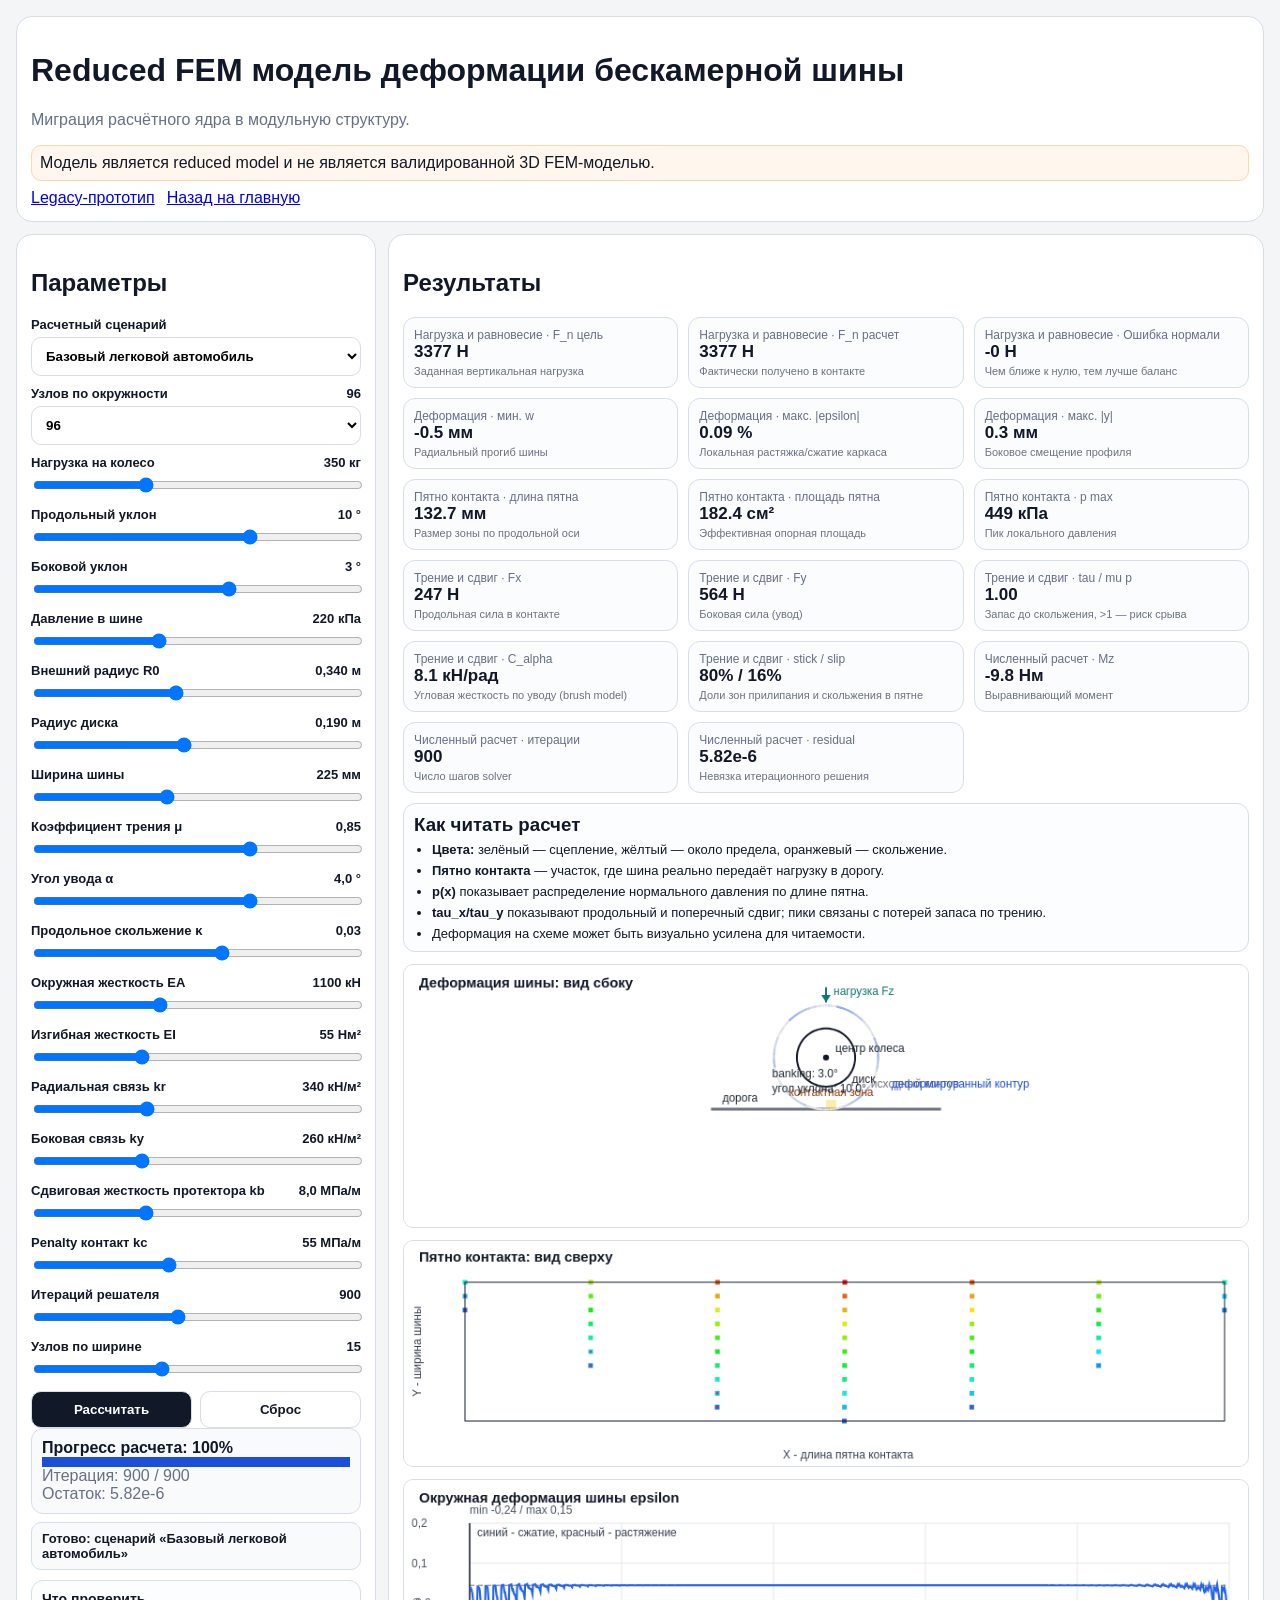
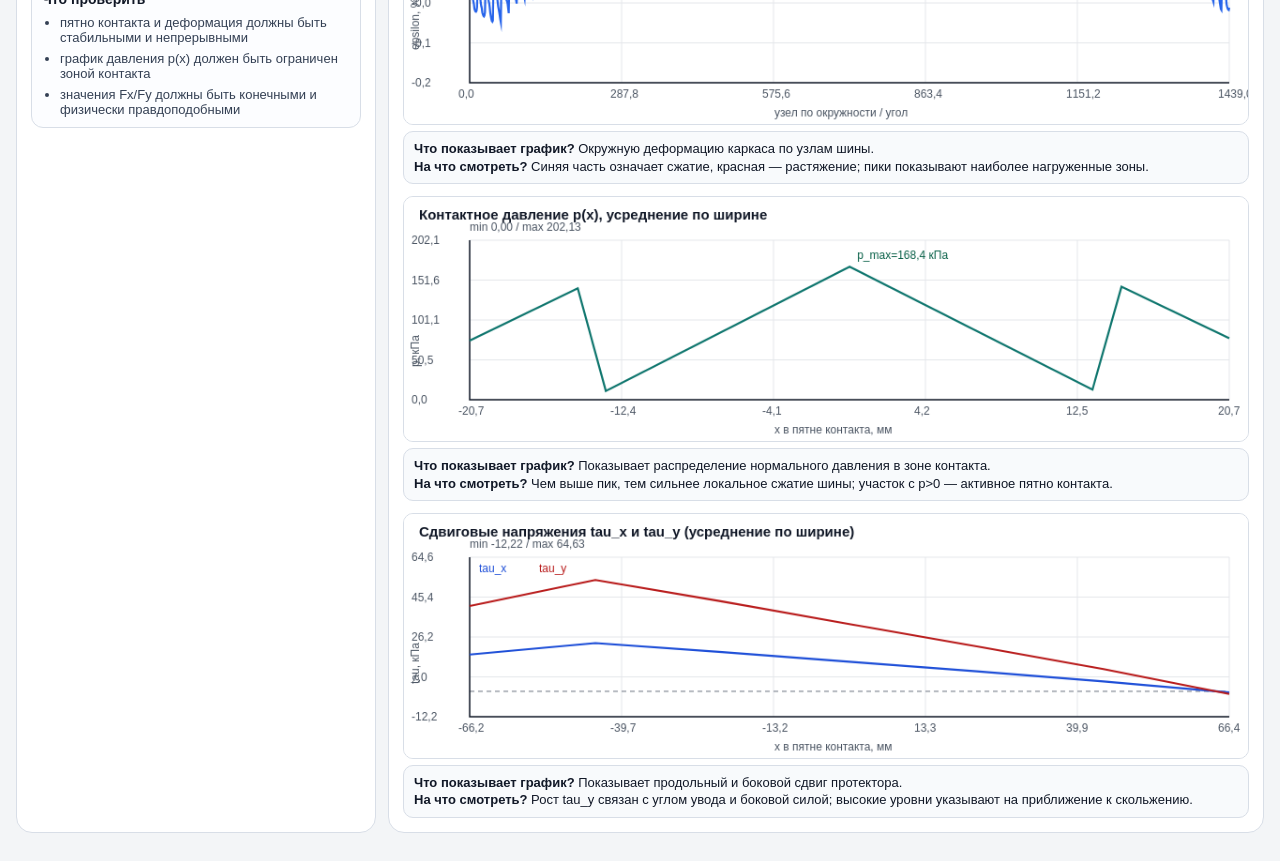
==== commit 55a0c6e9: "Add modular tire postprocessing with cornering stiffness and stick-slip metrics" ====
--- a/app/index.html
+++ b/app/index.html
@@ -1,3 +1,3 @@
 <!doctype html><html lang="ru"><head><meta charset="UTF-8"/><meta name="viewport" content="width=device-width, initial-scale=1.0"/><title>TireLab — расчет reduced модели</title><link rel="stylesheet" href="app.css"/></head><body><div class="wrap"><div class="card"><h1>Reduced FEM модель деформации бескамерной шины</h1><p class="muted">Миграция расчётного ядра в модульную структуру.</p><div class="warn">Модель является reduced model и не является валидированной 3D FEM-моделью.</div><nav class="top-links"><a href="../legacy/tire_reduced_fem_model_original.html">Legacy-прототип</a><a href="../index.html">Назад на главную</a></nav></div><div class="grid"><aside class="card"><h2>Параметры</h2><div class="row"><label><span>Расчетный сценарий</span></label><select id="presetSelect"></select></div><div class="row"><label><span>Узлов по окружности</span><span id="nodesVal"></span></label><select id="nodes"><option>64</option><option selected>96</option><option>128</option></select></div><div id="controls"></div><div class="btns"><button id="run">Рассчитать</button><button id="reset" class="secondary">Сброс</button></div><div class="progress"><b>Прогресс расчета: <span id="pct">0%</span></b><div class="bar"><div id="bar"></div></div><div class="small muted" id="iter">Итерация: 0 / 0</div><div class="small muted" id="res">Остаток: -</div></div><div class="status" id="statusText">Ожидание запуска…</div><div class="checks"><h3>Что проверить</h3><ul id="presetChecks"></ul></div></aside><main class="card"><h2>Результаты</h2><div id="results" class="stats"></div><section class="howto card-lite"><h3>Как читать расчет</h3><ul><li><b>Цвета:</b> зелёный — сцепление, жёлтый — около предела, оранжевый — скольжение.</li><li><b>Пятно контакта</b> — участок, где шина реально передаёт нагрузку в дорогу.</li><li><b>p(x)</b> показывает распределение нормального давления по длине пятна.</li><li><b>tau_x/tau_y</b> показывают продольный и поперечный сдвиг; пики связаны с потерей запаса по трению.</li><li>Деформация на схеме может быть визуально усилена для читаемости.</li></ul></section><div class="canvas-grid"><canvas id="wheelCanvas" width="900" height="280" aria-label="Деформация шины"></canvas><canvas id="contactPatchCanvas" width="900" height="240" aria-label="Пятно контакта"></canvas><div class="plot-block"><canvas id="strainCanvas" width="900" height="260" aria-label="Окружная деформация epsilon"></canvas><div class="explain"> <b>Что показывает график?</b> Окружную деформацию каркаса по узлам шины.<br><b>На что смотреть?</b> Синяя часть означает сжатие, красная — растяжение; пики показывают наиболее нагруженные зоны.</div></div><div class="plot-block"><canvas id="pressureCanvas" width="900" height="260" aria-label="Контактное давление p(x)"></canvas><div class="explain"><b>Что показывает график?</b> Показывает распределение нормального давления в зоне контакта.<br><b>На что смотреть?</b> Чем выше пик, тем сильнее локальное сжатие шины; участок с p&gt;0 — активное пятно контакта.</div></div><div class="plot-block"><canvas id="shearCanvas" width="900" height="260" aria-label="Сдвиговые напряжения tau_x / tau_y"></canvas><div class="explain"><b>Что показывает график?</b> Показывает продольный и боковой сдвиг протектора.<br><b>На что смотреть?</b> Рост tau_y связан с углом увода и боковой силой; высокие уровни указывают на приближение к скольжению.</div></div></div></main></div></div>
-<script src="src/model/params.js"></script><script src="src/model/units.js"></script><script src="src/state.js"></script><script src="src/model/geometry.js"></script><script src="src/model/contact.js"></script><script src="src/model/brush.js"></script><script src="src/model/solver.js"></script><script src="src/model/results.js"></script><script src="src/render/colors.js"></script><script src="src/render/wheelView.js"></script><script src="src/render/contactPatchView.js"></script><script src="src/render/plotView.js"></script><script src="src/ui/controls.js"></script><script src="src/ui/presets.js"></script><script src="src/ui/report.js"></script><script src="src/app.js"></script>
+<script src="src/model/params.js"></script><script src="src/model/units.js"></script><script src="src/state.js"></script><script src="src/model/geometry.js"></script><script src="src/model/contact.js"></script><script src="src/model/brush.js"></script><script src="src/model/solver.js"></script><script src="src/model/postprocess.js"></script><script src="src/model/results.js"></script><script src="src/render/colors.js"></script><script src="src/render/wheelView.js"></script><script src="src/render/contactPatchView.js"></script><script src="src/render/plotView.js"></script><script src="src/ui/controls.js"></script><script src="src/ui/presets.js"></script><script src="src/ui/report.js"></script><script src="src/app.js"></script>
 </body></html>
